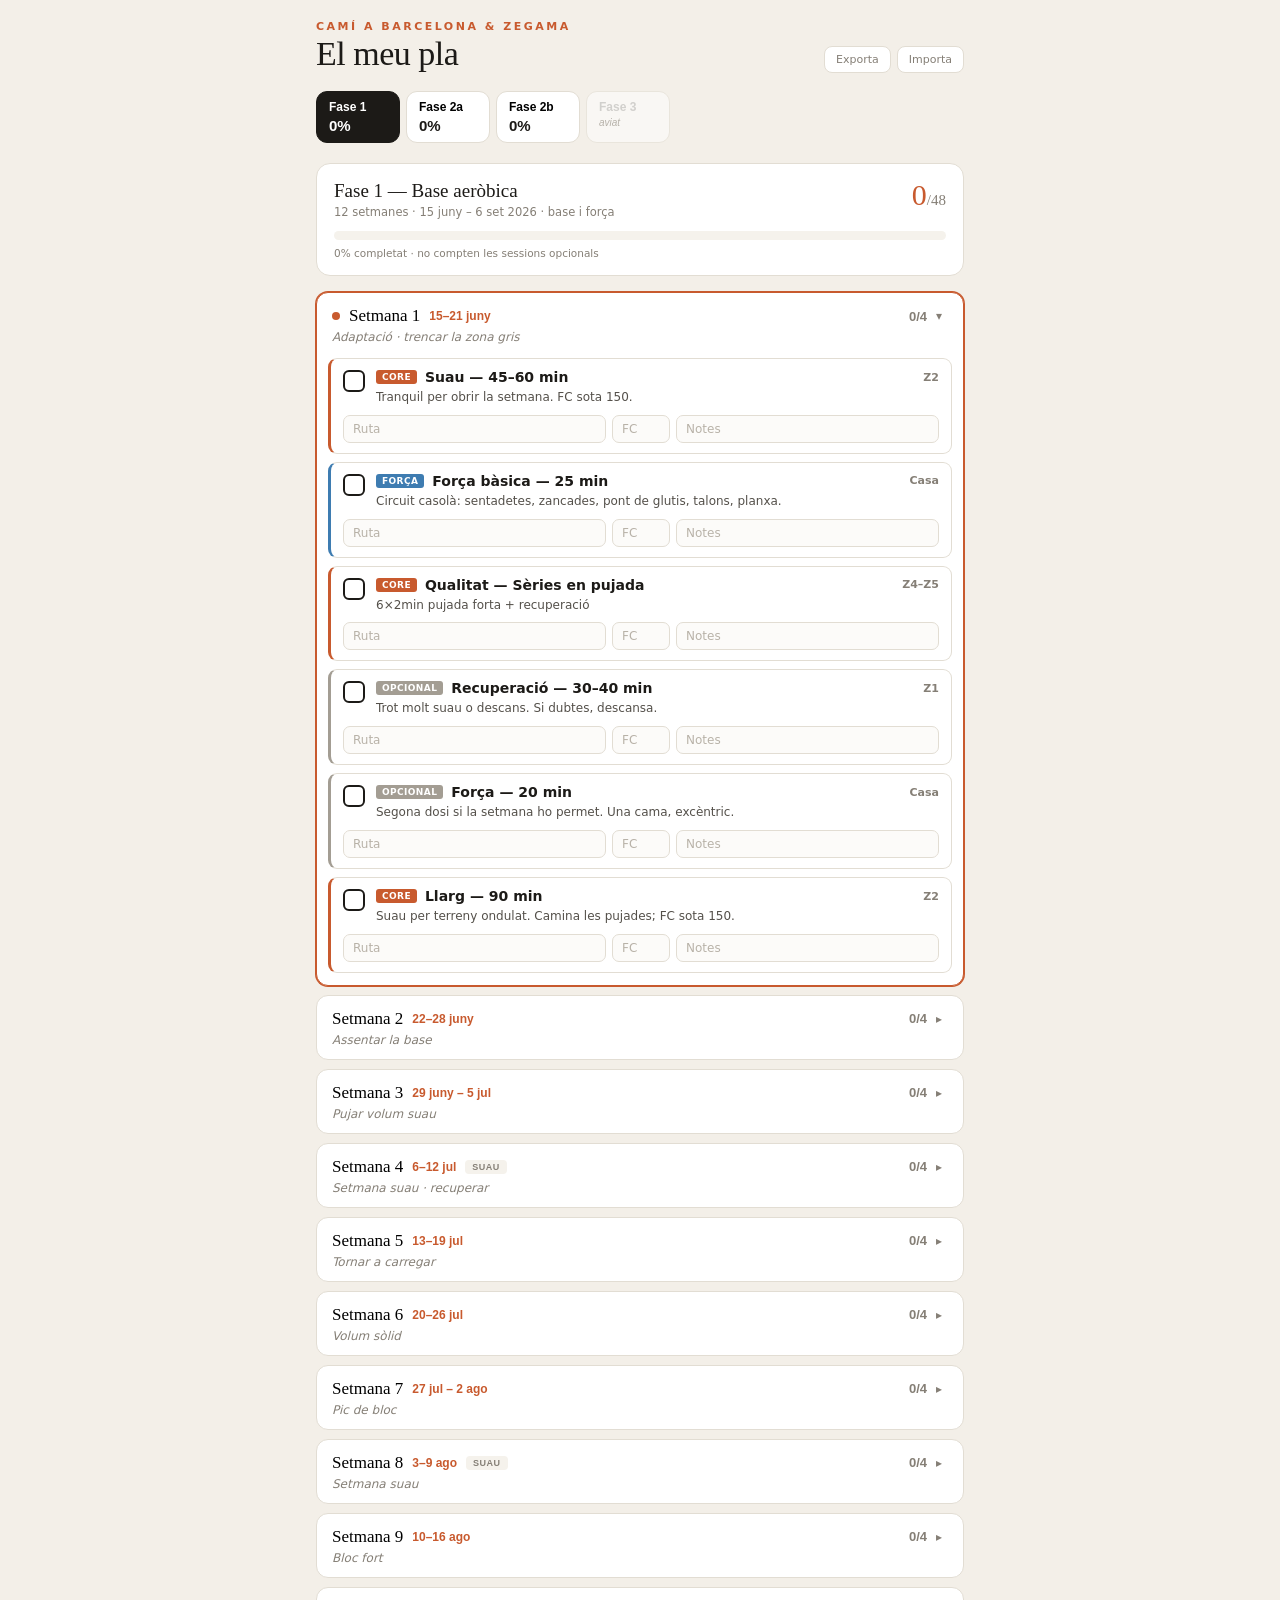
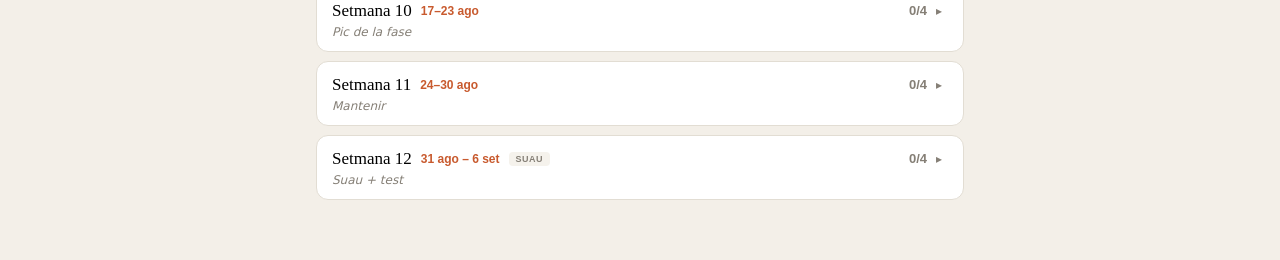
==== track.html @ 5127a2d4 "Create track.html" ====
<!DOCTYPE html>
<html lang="ca">
<head>
    <meta charset="utf-8">
    <meta name="viewport" content="width=device-width, initial-scale=1">
    <title>El meu pla — Jaume Puig Piñol</title>
    <link rel="apple-touch-icon" sizes="180x180" href="apple-touch-icon.png">
    <link rel="icon" type="image/png" sizes="32x32" href="favicon-32x32.png">
    <link rel="icon" type="image/png" sizes="16x16" href="favicon-16x16.png">
</head>
<body>
<div id="root"></div>
<script type="application/json" id="plandata">
{
  "phases": [
    {
      "id": "f1",
      "name": "Fase 1 — Base aeròbica",
      "sub": "12 setmanes · 15 juny – 6 set 2026 · base i força",
      "accent": "#C85A2E",
      "start": "2026-06-15"
    },
    {
      "id": "f2a",
      "name": "Fase 2a — Prep Pota Roja",
      "sub": "6 setmanes · ~oct 2026 · muntanya · 24K / 1.114m",
      "accent": "#2E7D43",
      "start": "2026-09-28"
    },
    {
      "id": "f2b",
      "name": "Fase 2b — Bloc Marató Barcelona",
      "sub": "17 setmanes · nov 2026 – 14 març 2027 · objectiu 3:30",
      "accent": "#2E7D43",
      "start": "2026-11-16"
    },
    {
      "id": "f3",
      "name": "Fase 3 — Conversió Zegama",
      "sub": "per definir · després de Barcelona",
      "accent": "#7A4FA3",
      "start": null,
      "placeholder": true
    }
  ]
}
</script>
<script>
// ===== PLA: dades de setmanes (generades des dels PDFs) =====
// kinds: core / mp / str / opt
const WEEKS = {
 f1: buildF1(),
 f2a: buildF2a(),
 f2b: buildF2b(),
 f3: []
};

function S(kind,title,hr,note){return {kind,title,hr,note};}

function buildF1(){
  const focus=["Adaptació · trencar la zona gris","Assentar la base","Pujar volum suau","Setmana suau · recuperar",
   "Tornar a carregar","Volum sòlid","Pic de bloc","Setmana suau","Bloc fort","Pic de la fase","Mantenir","Suau + test"];
  const dates=["15–21 juny","22–28 juny","29 juny – 5 jul","6–12 jul","13–19 jul","20–26 jul",
   "27 jul – 2 ago","3–9 ago","10–16 ago","17–23 ago","24–30 ago","31 ago – 6 set"];
  const longmin=[90,105,115,90,120,135,145,110,150,165,150,120];
  const cut=[0,0,0,1,0,0,0,1,0,0,0,1];
  const q=[["Sèries en pujada","Z4–Z5","6×2min pujada forta + recuperació"],
   ["Tempo en pujada","Z4","20min pujada sostinguda al llindar"],
   ["Sèries curtes","Z5","8×90s en pujada, recuperació completa"],
   ["Tempo en blocs","Z4","2×10min al llindar (suau)"],
   ["Sèries en pujada","Z4–Z5","7×2min pujada forta"],
   ["Tempo en pujada","Z4","24min al llindar"],
   ["Sèries curtes","Z5","9×90s en pujada"],
   ["Tempo en blocs","Z4","2×12min al llindar (suau)"],
   ["Sèries en pujada","Z4–Z5","8×2min pujada forta"],
   ["Tempo en pujada","Z4","28min al llindar"],
   ["Sèries curtes","Z5","10×90s en pujada"],
   ["Tempo en blocs","Z4","2×12min (pre-test)"]];
  const easy=["45–60","45–60","50–60","40–50","50–65","55–65","55–70","45–55","60–70","60–75","60–70","45–55"];
  return Array.from({length:12},(_,i)=>({
   focus:focus[i],dates:dates[i],badge:cut[i]?"SUAU":null,
   sessions:[
    S("core",`Suau — ${easy[i]} min`,"Z2","Tranquil per obrir la setmana. FC sota 150."),
    S("str","Força bàsica — 25 min","Casa","Circuit casolà: sentadetes, zancades, pont de glutis, talons, planxa."),
    S("core",`Qualitat — ${q[i][0]}`,q[i][1],q[i][2]),
    S("opt","Recuperació — 30–40 min","Z1","Trot molt suau o descans. Si dubtes, descansa."),
    S("opt","Força — 20 min","Casa","Segona dosi si la setmana ho permet. Una cama, excèntric."),
    S("core",`Llarg — ${longmin[i]} min`,"Z2","Suau per terreny ondulat. Camina les pujades; FC sota 150.")
   ]}));
}

function buildF2a(){
  const focus=["Arrencada · cames de muntanya","Pujar desnivell","Pic de càrrega · simular cursa","Última càrrega forta","Afinament","Setmana de cursa"];
  const dates=["28 set – 4 oct","5–11 oct","12–18 oct","19–25 oct","26 oct – 1 nov","2–8 nov"];
  const longmin=[120,135,150,140,95,60];
  const vert=["~800m","~1000m","~1100m","~1000m","~600m","suau"];
  const q=[["Baixades tècniques","Z3–Z4","6×1,5min baixada controlada"],
   ["Pujada sostinguda","Z4","2×10min pujant al llindar"],
   ["Simulació de cursa","Z3–Z4","3×(5min puja + 3min baixa)"],
   ["Ritme de cursa","Z3","30min a ritme objectiu"],
   ["Activació curta","Z3","4×1min viu, recuperació completa"],
   ["Obertura pre-cursa","Z2–Z3","2×2min ritme cursa"]];
  const easy=["45–60","50–60","50–65","45–55","40","30"];
  const taper=[0,0,0,0,1,1];
  return Array.from({length:6},(_,i)=>({
   focus:focus[i],dates:dates[i],badge:i===5?"CURSA":(taper[i]?"AFINAMENT":null),
   sessions:[
    S("core",`Suau — ${easy[i]} min`,"Z2","Tranquil per terreny ondulat. FC sota 150."),
    S("str","Força bàsica — 25 min","Casa","Èmfasi excèntric: prepara els quàdriceps per les baixades."),
    S("core",`Qualitat — ${q[i][0]}`,q[i][1],q[i][2]),
    S("opt","Recuperació — 30–40 min","Z1","Trot molt suau o descans."),
    S("opt","Força — 20 min","Casa","Segona dosi si tens temps."),
    S("core",`Llarg — ${longmin[i]} min · ${vert[i]}`,"Z2","Muntanya acumulant desnivell. Practica menjar i beure.")
   ]}));
}

function buildF2b(){
  const focus=["Reprendre · muntanya a carretera","Introduir ritme marató","Acumular ritme objectiu","Setmana suau",
   "Bloc fort · allargar","Volum i ritme pugen","Primer llarg gran amb MP","Setmana suau","Tornar a carregar",
   "Llarg clau · 18km a ritme","Pic del bloc · llarg decisiu","Bloc fort · acumular","Tornar a carregar","Últim llarg gran",
   "Inici taper","Taper · cames fresques","Setmana de cursa · 14-M"];
  const dates=["16–22 nov","23–29 nov","30 nov – 6 des","7–13 des","14–20 des","21–27 des","28 des – 3 gen",
   "4–10 gen","11–17 gen","18–24 gen","25–31 gen","1–7 feb","8–14 feb","15–21 feb","22–28 feb","1–7 març","8–14 març"];
  const km=[22,24,26,20,28,30,32,22,30,32,34,30,30,32,26,20,13];
  const mp=[0,6,8,0,10,12,14,0,16,18,18,16,16,16,10,8,6];
  const cut=[0,0,0,1,0,0,0,1,0,0,0,0,0,0,1,1,0];
  const race=[0,0,0,0,0,0,0,0,0,0,0,0,0,0,0,0,1];
  const th=[["Llindar","2×8min al llindar"],["Llindar","3×6min al llindar"],["Sèries 10K","5×1km a ritme 10K"],
   ["Llindar suau","2×6min (suau)"],["Tempo","20min continus"],["Sèries","6×1km a ritme 10K"],
   ["Tempo llarg","2×12min al llindar"],["Llindar suau","2×6min (suau)"],["Tempo","25min continus"],
   ["Sèries MP+","4×2km a ritme marató"],["Tempo","2×15min al llindar"],["Sèries","6×1km a ritme 10K"],
   ["Tempo","2×12min al llindar"],["Sèries","5×1km a ritme 10K"],["Tempo curt","2×8min"],
   ["Activació","4×90s a ritme marató"],["Obertura","3×2min ritme marató (pre-cursa)"]];
  const easy=["50–60","50–65","55–65","45–55","55–70","60–70","60–70","45–55","60–70","60–70","60–70","50–60","55–65","50–60","50–60","40–50","30–40"];
  return Array.from({length:17},(_,i)=>{
   const longSession = race[i]
     ? S("mp","MARATÓ BARCELONA","Cursa","Diumenge 14 març. El gran dia. Objectiu 3:30 (4:59/km).")
     : (mp[i]>0
        ? S("mp",`Llarg amb ritme marató — ${km[i]} km`,"MP 4:59",`${km[i]-mp[i]}km suaus + ${mp[i]}km a 4:59/km. Busca terreny pla.`)
        : S("core",`Llarg suau — ${km[i]} km`,"Z2",cut[i]?"Tots suaus. Setmana suau: recupera.":"Tots suaus. Construeix base."));
   const sessions=[
    S("core",`Suau — ${easy[i]} min`,"Z2","Tranquil. FC sota 150."),
    S("str","Força bàsica — 25 min","Casa","Potència i economia: afegeix pes si pots."),
    S("core",`Qualitat — ${th[i][0]}`,"Z4–Z5",th[i][1]),
    S("opt","Recuperació — 30–40 min","Z1","Trot molt suau o descans."),
    longSession
   ];
   if(!race[i]) sessions.push(S("opt","Força — 20 min","Casa","Segona dosi si tens temps."));
   return {focus:focus[i],dates:dates[i],badge:race[i]?"MARATÓ":(cut[i]?"SUAU":null),sessions};
  });
}

// ===== Estat / persistència =====
const PHASES = JSON.parse(document.getElementById("plandata").textContent).phases;
let STATE = {};      // key sessionId -> {done, ruta, fc, notes}
let openWeek = {};   // phaseId -> week index expanded

function sid(p,w,s){return `${p}:${w}:${s}`;}

const LS_KEY = "training_state_v1";
function loadState(){
  try{
    const raw = localStorage.getItem(LS_KEY);
    if(raw) STATE = JSON.parse(raw);
  }catch(e){ STATE = {}; }
}
let saveTimer=null;
function queueSave(){
  clearTimeout(saveTimer);
  saveTimer=setTimeout(()=>{
    try{ localStorage.setItem(LS_KEY, JSON.stringify(STATE)); flashSaved(); }
    catch(e){ /* navegador sense localStorage o en mode privat */ }
  },400);
}
function getRec(id){ return STATE[id] || {done:false,ruta:"",fc:"",notes:""}; }
function setRec(id,patch){ STATE[id]=Object.assign(getRec(id),patch); queueSave(); }

// ===== Càlculs =====
function phaseProgress(pid){
  const wks=WEEKS[pid]; let total=0,done=0;
  wks.forEach((w,wi)=>w.sessions.forEach((s,si)=>{
    if(s.kind==="opt") return; // només compten les core/mp/str per al %
    total++; if(getRec(sid(pid,wi,si)).done) done++;
  }));
  return {done,total,pct: total?Math.round(100*done/total):0};
}
// quina és la "setmana actual": primera amb alguna sessió no feta; si totes fetes, l'última
function currentWeek(pid){
  const wks=WEEKS[pid];
  for(let wi=0;wi<wks.length;wi++){
    const some = wks[wi].sessions.some((s,si)=>s.kind!=="opt" && !getRec(sid(pid,wi,si)).done);
    if(some) return wi;
  }
  return wks.length-1;
}

// ===== Render =====
let activePhase = "f1";
let saved=false;
function flashSaved(){ const el=document.getElementById("saved"); if(!el)return; el.classList.add("show"); setTimeout(()=>el.classList.remove("show"),1100); }

function kindMeta(k){
  return {
    core:{lbl:"Core",col:"var(--orange)"},
    mp:{lbl:"Ritme marató",col:"var(--green)"},
    str:{lbl:"Força",col:"var(--blue)"},
    opt:{lbl:"Opcional",col:"var(--grey)"}
  }[k];
}

function render(){
  const ph = PHASES.find(p=>p.id===activePhase);
  const wks = WEEKS[activePhase];
  const cur = wks.length? currentWeek(activePhase):0;
  if(openWeek[activePhase]===undefined) openWeek[activePhase]=cur;

  let html = `<div class="wrap">`;
  // header
  html += `<header class="head">
    <div class="kicker">Camí a Barcelona &amp; Zegama</div>
    <div class="headrow"><h1>El meu pla</h1>
      <div class="hbtns">
        <button class="hbtn" id="btn-export" title="Exporta les dades">Exporta</button>
        <button class="hbtn" id="btn-import" title="Importa les dades">Importa</button>
      </div>
    </div>
  </header>`;

  // phase tabs
  html += `<nav class="tabs">`;
  PHASES.forEach(p=>{
    const pr = p.placeholder?null:phaseProgress(p.id);
    const act = p.id===activePhase?"act":"";
    const ph2 = p.placeholder?'<span class="soon">aviat</span>':`<span class="tpct">${pr.pct}%</span>`;
    html += `<button class="tab ${act}" data-phase="${p.id}" ${p.placeholder?'disabled':''}>
       <span class="tname">${p.name.split("—")[0].trim()}</span>${ph2}</button>`;
  });
  html += `</nav>`;

  if(ph.placeholder){
    html += `<div class="empty"><h2>${ph.name}</h2><p>Aquesta fase encara no està definida. La construirem després de la Marató de Barcelona, quan sapiguem com ha anat i quina serà la teva forma de partida cap a Zegama.</p></div>`;
    html += `</div>`;
    document.getElementById("root").innerHTML = html + styles();
    bind(); return;
  }

  // phase progress bar
  const pr = phaseProgress(activePhase);
  html += `<section class="phasebar" style="--accent:${ph.accent}">
    <div class="pbtop"><div><div class="pbname">${ph.name}</div><div class="pbsub">${ph.sub}</div></div>
    <div class="pbnum">${pr.done}<span>/${pr.total}</span></div></div>
    <div class="track"><div class="fill" style="width:${pr.pct}%"></div></div>
    <div class="pbpct">${pr.pct}% completat · no compten les sessions opcionals</div>
  </section>`;

  // weeks
  html += `<section class="weeks">`;
  wks.forEach((w,wi)=>{
    const open = openWeek[activePhase]===wi;
    const isCur = wi===cur;
    const wp = (()=>{let t=0,d=0;w.sessions.forEach((s,si)=>{if(s.kind==="opt")return;t++;if(getRec(sid(activePhase,wi,si)).done)d++;});return {t,d};})();
    const allDone = wp.d===wp.t;
    html += `<div class="week ${open?'open':''} ${isCur?'cur':''}" style="--accent:${ph.accent}">
      <button class="whead" data-week="${wi}">
        <span class="wleft">
          ${isCur?'<span class="curdot"></span>':''}
          <span class="wnum">Setmana ${wi+1}</span>
          <span class="wdates">${w.dates}</span>
          ${w.badge?`<span class="wbadge ${w.badge==='MARATÓ'||w.badge==='CURSA'?'race':''}">${w.badge}</span>`:''}
        </span>
        <span class="wright">
          <span class="wcount ${allDone?'done':''}">${wp.d}/${wp.t}</span>
          <span class="chev">${open?'▾':'▸'}</span>
        </span>
      </button>
      <div class="wfocus">${w.focus}</div>`;
    if(open){
      html += `<div class="sessions">`;
      w.sessions.forEach((s,si)=>{
        const id=sid(activePhase,wi,si);
        const rec=getRec(id);
        const km=kindMeta(s.kind);
        html += `<div class="sess ${rec.done?'sdone':''}" style="--k:${km.col}">
          <div class="srow">
            <button class="check ${rec.done?'on':''}" data-id="${id}" aria-label="Marca fet"></button>
            <div class="sbody">
              <div class="stop"><span class="ktag" style="background:${km.col}">${km.lbl}</span>
                <span class="stitle">${s.title}</span><span class="shr">${s.hr}</span></div>
              <div class="snote">${s.note}</div>
            </div>
          </div>
          <div class="track-in">
            <input class="fin" data-id="${id}" data-f="ruta" placeholder="Ruta" value="${esc(rec.ruta)}">
            <input class="fin fc" data-id="${id}" data-f="fc" placeholder="FC" value="${esc(rec.fc)}">
            <input class="fin" data-id="${id}" data-f="notes" placeholder="Notes" value="${esc(rec.notes)}">
          </div>
        </div>`;
      });
      html += `</div>`;
    }
    html += `</div>`;
  });
  html += `</section>`;

  html += `<div id="saved" class="savetoast">Desat</div>`;
  html += `</div>`;
  document.getElementById("root").innerHTML = html + styles();
  bind();
}

function esc(s){return (s||"").replace(/"/g,"&quot;").replace(/</g,"&lt;");}

function bind(){
  document.querySelectorAll(".tab[data-phase]").forEach(b=>b.onclick=()=>{activePhase=b.dataset.phase;render();});
  document.querySelectorAll(".whead").forEach(b=>b.onclick=()=>{
    const wi=+b.dataset.week; openWeek[activePhase]= openWeek[activePhase]===wi?-1:wi; render();
  });
  document.querySelectorAll(".check").forEach(b=>b.onclick=()=>{
    const id=b.dataset.id; setRec(id,{done:!getRec(id).done}); render();
  });
  document.querySelectorAll(".fin").forEach(inp=>{
    inp.oninput=()=>{ const id=inp.dataset.id; setRec(id,{[inp.dataset.f]:inp.value}); };
  });
  const be=document.getElementById("btn-export");
  if(be) be.onclick=exportData;
  const bi=document.getElementById("btn-import");
  if(bi) bi.onclick=importData;
}

function exportData(){
  const blob=new Blob([JSON.stringify(STATE,null,2)],{type:"application/json"});
  const url=URL.createObjectURL(blob);
  const a=document.createElement("a");
  a.href=url; a.download="entrenament_dades.json"; a.click();
  URL.revokeObjectURL(url);
}
function importData(){
  const inp=document.createElement("input");
  inp.type="file"; inp.accept="application/json";
  inp.onchange=()=>{
    const f=inp.files[0]; if(!f) return;
    const r=new FileReader();
    r.onload=()=>{ try{ STATE=JSON.parse(r.result); queueSave(); render(); }
      catch(e){ alert("No s'ha pogut llegir el fitxer."); } };
    r.readAsText(f);
  };
  inp.click();
}

function styles(){ return `<style>
:root{--bg:#f3efe8;--card:#fff;--ink:#1c1a17;--muted:#857f76;--line:#e2ddd3;
--orange:#C85A2E;--green:#2E7D43;--blue:#3E7CB1;--grey:#a39d93;--grey-soft:#f5f2ec;
--serif:'Georgia',serif;}
*{box-sizing:border-box;margin:0;padding:0;-webkit-tap-highlight-color:transparent;}
#root{background:var(--bg);min-height:100vh;font-family:ui-sans-serif,system-ui,-apple-system,sans-serif;color:var(--ink);}
.wrap{max-width:680px;margin:0 auto;padding:20px 16px 60px;}
.head{margin-bottom:18px;}
.headrow{display:flex;justify-content:space-between;align-items:flex-end;gap:12px;flex-wrap:wrap;}
.hbtns{display:flex;gap:6px;}
.hbtn{font-size:11px;font-family:inherit;background:var(--card);border:1.5px solid var(--line);border-radius:8px;padding:6px 11px;cursor:pointer;color:var(--muted);}
.hbtn:hover{border-color:var(--ink);color:var(--ink);}
.kicker{font-size:11px;letter-spacing:2.5px;text-transform:uppercase;color:var(--orange);font-weight:700;}
.head h1{font-family:var(--serif);font-weight:400;font-size:34px;letter-spacing:-.5px;margin-top:2px;}
.tabs{display:flex;gap:6px;margin-bottom:18px;overflow-x:auto;padding-bottom:2px;}
.tab{flex:0 0 auto;background:var(--card);border:1.5px solid var(--line);border-radius:11px;padding:8px 12px;cursor:pointer;
display:flex;flex-direction:column;gap:3px;min-width:84px;transition:.15s;}
.tab.act{border-color:var(--ink);background:var(--ink);}
.tab.act .tname{color:#fff;} .tab.act .tpct{color:#fff;}
.tab:disabled{opacity:.55;cursor:default;}
.tname{font-size:12px;font-weight:600;white-space:nowrap;}
.tpct{font-size:15px;font-weight:700;color:var(--ink);}
.soon{font-size:10px;color:var(--muted);font-style:italic;}
.phasebar{background:var(--card);border:1px solid var(--line);border-radius:14px;padding:16px 17px;margin-bottom:16px;}
.pbtop{display:flex;justify-content:space-between;align-items:flex-start;gap:12px;margin-bottom:11px;}
.pbname{font-family:var(--serif);font-size:19px;}
.pbsub{font-size:11.5px;color:var(--muted);margin-top:2px;line-height:1.4;}
.pbnum{font-family:var(--serif);font-size:30px;color:var(--accent);line-height:1;white-space:nowrap;}
.pbnum span{font-size:15px;color:var(--muted);}
.track{height:9px;background:var(--grey-soft);border-radius:6px;overflow:hidden;}
.fill{height:100%;background:var(--accent);border-radius:6px;transition:width .35s ease;}
.pbpct{font-size:10.5px;color:var(--muted);margin-top:7px;}
.weeks{display:flex;flex-direction:column;gap:9px;}
.week{background:var(--card);border:1px solid var(--line);border-radius:12px;overflow:hidden;}
.week.cur{border-color:var(--accent);box-shadow:0 0 0 1px var(--accent);}
.whead{width:100%;background:none;border:none;cursor:pointer;display:flex;justify-content:space-between;align-items:center;
padding:13px 15px 4px;gap:10px;text-align:left;}
.wleft{display:flex;align-items:center;gap:9px;flex-wrap:wrap;}
.curdot{width:8px;height:8px;border-radius:50%;background:var(--accent);flex:0 0 auto;}
.wnum{font-family:var(--serif);font-size:17px;}
.wdates{font-size:12px;color:var(--accent);font-weight:600;}
.wbadge{font-size:9px;font-weight:700;letter-spacing:.5px;background:var(--grey-soft);color:var(--muted);padding:2px 7px;border-radius:4px;}
.wbadge.race{background:var(--green);color:#fff;}
.wright{display:flex;align-items:center;gap:9px;flex:0 0 auto;}
.wcount{font-size:13px;font-weight:600;color:var(--muted);font-variant-numeric:tabular-nums;}
.wcount.done{color:var(--green);}
.chev{font-size:12px;color:var(--muted);width:12px;}
.wfocus{font-size:12px;color:var(--muted);font-style:italic;padding:0 15px 12px;}
.sessions{padding:2px 11px 12px;display:flex;flex-direction:column;gap:8px;}
.sess{border:1px solid var(--line);border-left:3px solid var(--k);border-radius:9px;padding:10px 12px;transition:.15s;}
.sess.sdone{background:#fbfaf8;opacity:.72;}
.srow{display:flex;gap:11px;align-items:flex-start;}
.check{flex:0 0 auto;width:22px;height:22px;border:2px solid var(--ink);border-radius:6px;background:#fff;cursor:pointer;margin-top:1px;position:relative;}
.check.on{background:var(--green);border-color:var(--green);}
.check.on::after{content:"✓";color:#fff;font-size:14px;font-weight:700;position:absolute;top:50%;left:50%;transform:translate(-50%,-52%);}
.sbody{flex:1;min-width:0;}
.stop{display:flex;align-items:center;gap:8px;flex-wrap:wrap;}
.ktag{font-size:9px;font-weight:700;letter-spacing:.4px;text-transform:uppercase;color:#fff;padding:2px 6px;border-radius:3px;}
.stitle{font-size:14px;font-weight:600;}
.shr{font-size:11px;color:var(--muted);margin-left:auto;font-weight:600;}
.snote{font-size:12px;color:#54504a;line-height:1.4;margin-top:4px;}
.sess.sdone .stitle{text-decoration:line-through;text-decoration-color:var(--muted);}
.track-in{display:flex;gap:6px;margin-top:9px;}
.fin{flex:1;min-width:0;border:1px solid var(--line);border-radius:7px;padding:6px 9px;font-size:12px;font-family:inherit;background:#fcfbf9;color:var(--ink);}
.fin.fc{flex:0 0 58px;}
.fin:focus{outline:none;border-color:var(--accent);background:#fff;}
.fin::placeholder{color:#b8b2a8;}
.empty{background:var(--card);border:1px dashed var(--line);border-radius:14px;padding:30px 22px;text-align:center;}
.empty h2{font-family:var(--serif);font-weight:400;font-size:22px;margin-bottom:8px;}
.empty p{font-size:13px;color:var(--muted);line-height:1.55;max-width:420px;margin:0 auto;}
.savetoast{position:fixed;bottom:18px;left:50%;transform:translateX(-50%) translateY(20px);background:var(--ink);color:#fff;
font-size:12px;padding:7px 16px;border-radius:20px;opacity:0;transition:.25s;pointer-events:none;}
.savetoast.show{opacity:1;transform:translateX(-50%) translateY(0);}
@media(max-width:480px){.head h1{font-size:28px;}.pbname{font-size:17px;}}
</style>`; }

// ===== init =====
(function(){
  loadState();
  render();
})();
</script>
</body>
</html>
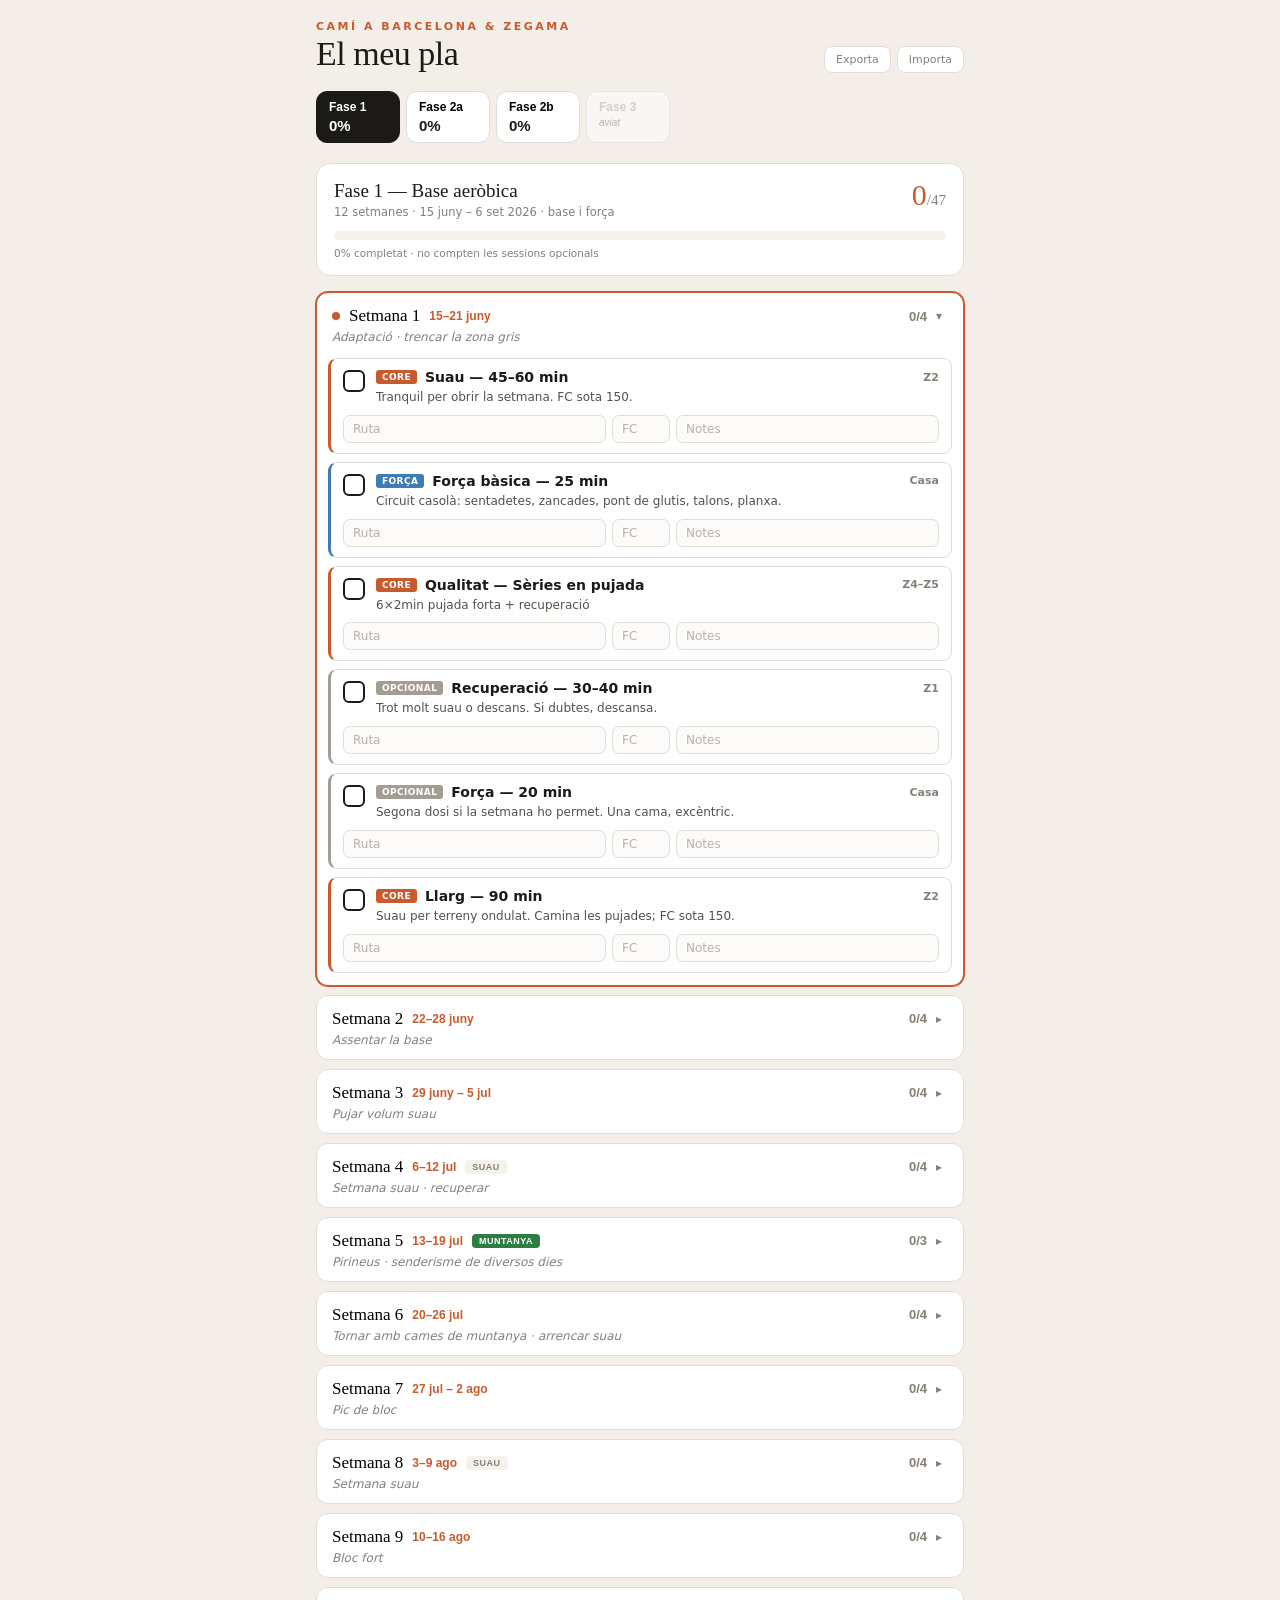
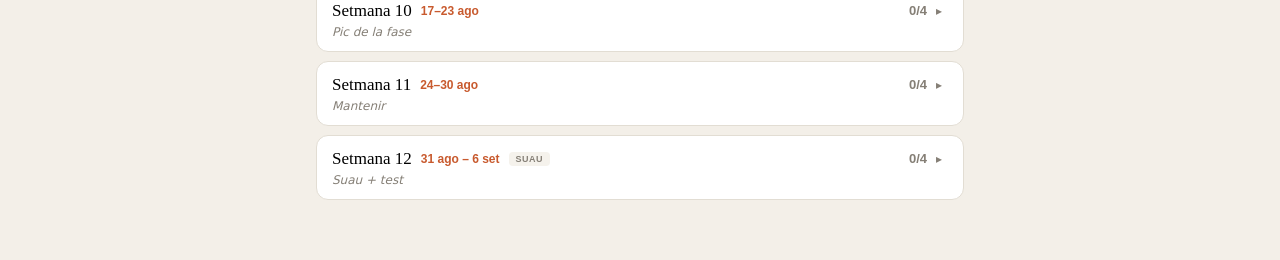
==== commit a7a1509d: "Update track.html" ====
--- a/track.html
+++ b/track.html
@@ -55,11 +55,11 @@
  f3: []
 };
 
-function S(kind,title,hr,note){return {kind,title,hr,note};}
+function S(kind,title,hr,note,label){return {kind,title,hr,note,label};}
 
 function buildF1(){
   const focus=["Adaptació · trencar la zona gris","Assentar la base","Pujar volum suau","Setmana suau · recuperar",
-   "Tornar a carregar","Volum sòlid","Pic de bloc","Setmana suau","Bloc fort","Pic de la fase","Mantenir","Suau + test"];
+   "Pirineus · senderisme de diversos dies","Tornar amb cames de muntanya · arrencar suau","Pic de bloc","Setmana suau","Bloc fort","Pic de la fase","Mantenir","Suau + test"];
   const dates=["15–21 juny","22–28 juny","29 juny – 5 jul","6–12 jul","13–19 jul","20–26 jul",
    "27 jul – 2 ago","3–9 ago","10–16 ago","17–23 ago","24–30 ago","31 ago – 6 set"];
   const longmin=[90,105,115,90,120,135,145,110,150,165,150,120];
@@ -77,16 +77,41 @@
    ["Sèries curtes","Z5","10×90s en pujada"],
    ["Tempo en blocs","Z4","2×12min (pre-test)"]];
   const easy=["45–60","45–60","50–60","40–50","50–65","55–65","55–70","45–55","60–70","60–75","60–70","45–55"];
-  return Array.from({length:12},(_,i)=>({
-   focus:focus[i],dates:dates[i],badge:cut[i]?"SUAU":null,
-   sessions:[
-    S("core",`Suau — ${easy[i]} min`,"Z2","Tranquil per obrir la setmana. FC sota 150."),
-    S("str","Força bàsica — 25 min","Casa","Circuit casolà: sentadetes, zancades, pont de glutis, talons, planxa."),
-    S("core",`Qualitat — ${q[i][0]}`,q[i][1],q[i][2]),
-    S("opt","Recuperació — 30–40 min","Z1","Trot molt suau o descans. Si dubtes, descansa."),
-    S("opt","Força — 20 min","Casa","Segona dosi si la setmana ho permet. Una cama, excèntric."),
-    S("core",`Llarg — ${longmin[i]} min`,"Z2","Suau per terreny ondulat. Camina les pujades; FC sota 150.")
-   ]}));
+  return Array.from({length:12},(_,i)=>{
+   // Setmana 5 (index 4): Pyrenees special week — 2 short sessions + the hike as the long run
+   if(i===4){
+    return {
+     focus:focus[i],dates:dates[i],badge:"MUNTANYA",
+     sessions:[
+      S("core",`Qualitat — ${q[i][0]}`,q[i][1],"Dilluns o dimarts. " + q[i][2] + ". Avança-la abans dels Pirineus."),
+      S("str","Força bàsica — 25 min","Casa","Dimecres. Només si et trobes fresc; res que et deixi adolorit per als Pirineus."),
+      S("mp","Senderisme · dij–diu (16–19 jul)","Pirineus","Els dies de muntanya són el llarg d'aquesta setmana, amb escreix: hores en peu i desnivell en Z2. Or per a Zegama. Registra les rutes al Strava.","El llarg")
+     ]};
+   }
+   // Setmana 6 (index 5): adjusted long run wording for post-Pyrenees legs
+   if(i===5){
+    return {
+     focus:focus[i],dates:dates[i],badge:null,
+     sessions:[
+      S("core",`Suau — ${easy[i]} min`,"Z2","Tranquil per obrir la setmana. FC sota 150."),
+      S("str","Força bàsica — 25 min","Casa","Circuit casolà: sentadetes, zancades, pont de glutis, talons, planxa."),
+      S("core",`Qualitat — ${q[i][0]}`,q[i][1],q[i][2]),
+      S("opt","Recuperació — 30–40 min","Z1","Trot molt suau o descans. Si dubtes, descansa."),
+      S("opt","Força — 20 min","Casa","Segona dosi si la setmana ho permet. Una cama, excèntric."),
+      S("core",`Llarg — ${longmin[i]} min`,"Z2","Tornes dels Pirineus amb cames cansades. Si encara estan pesades, escurça cap a 110–120 min sense remordiments. FC sota 150.")
+     ]};
+   }
+   return {
+    focus:focus[i],dates:dates[i],badge:cut[i]?"SUAU":null,
+    sessions:[
+     S("core",`Suau — ${easy[i]} min`,"Z2","Tranquil per obrir la setmana. FC sota 150."),
+     S("str","Força bàsica — 25 min","Casa","Circuit casolà: sentadetes, zancades, pont de glutis, talons, planxa."),
+     S("core",`Qualitat — ${q[i][0]}`,q[i][1],q[i][2]),
+     S("opt","Recuperació — 30–40 min","Z1","Trot molt suau o descans. Si dubtes, descansa."),
+     S("opt","Força — 20 min","Casa","Segona dosi si la setmana ho permet. Una cama, excèntric."),
+     S("core",`Llarg — ${longmin[i]} min`,"Z2","Suau per terreny ondulat. Camina les pujades; FC sota 150.")
+    ]};
+  });
 }
 
 function buildF2a(){
@@ -115,7 +140,7 @@
 }
 
 function buildF2b(){
-  const focus=["Reprendre · muntanya a carretera","Introduir ritme marató","Acumular ritme objectiu","Setmana suau",
+  const focus=["Reprendre · opció Mitja de Milano (22-N)","Introduir ritme marató","Acumular ritme objectiu","Setmana suau",
    "Bloc fort · allargar","Volum i ritme pugen","Primer llarg gran amb MP","Setmana suau","Tornar a carregar",
    "Llarg clau · 18km a ritme","Pic del bloc · llarg decisiu","Bloc fort · acumular","Tornar a carregar","Últim llarg gran",
    "Inici taper","Taper · cames fresques","Setmana de cursa · 14-M"];
@@ -135,9 +160,11 @@
   return Array.from({length:17},(_,i)=>{
    const longSession = race[i]
      ? S("mp","MARATÓ BARCELONA","Cursa","Diumenge 14 març. El gran dia. Objectiu 3:30 (4:59/km).")
-     : (mp[i]>0
-        ? S("mp",`Llarg amb ritme marató — ${km[i]} km`,"MP 4:59",`${km[i]-mp[i]}km suaus + ${mp[i]}km a 4:59/km. Busca terreny pla.`)
-        : S("core",`Llarg suau — ${km[i]} km`,"Z2",cut[i]?"Tots suaus. Setmana suau: recupera.":"Tots suaus. Construeix base."));
+     : (i===0
+        ? S("core",`Llarg suau — ${km[i]} km (o Mitja de Milano)`,"Z2","22 km tots suaus (Z2) per reprendre després de Pota Roja. Si corres Milano (22-N), la cursa fa de llarg i et saltes aquesta sortida. FC sota 150.")
+        : (mp[i]>0
+           ? S("mp",`Llarg amb ritme marató — ${km[i]} km`,"MP 4:59",`${km[i]-mp[i]}km suaus + ${mp[i]}km a 4:59/km. Busca terreny pla.`)
+           : S("core",`Llarg suau — ${km[i]} km`,"Z2",cut[i]?"Tots suaus. Setmana suau: recupera.":"Tots suaus. Construeix base.")));
    const sessions=[
     S("core",`Suau — ${easy[i]} min`,"Z2","Tranquil. FC sota 150."),
     S("str","Força bàsica — 25 min","Casa","Potència i economia: afegeix pes si pots."),
@@ -266,7 +293,7 @@
           ${isCur?'<span class="curdot"></span>':''}
           <span class="wnum">Setmana ${wi+1}</span>
           <span class="wdates">${w.dates}</span>
-          ${w.badge?`<span class="wbadge ${w.badge==='MARATÓ'||w.badge==='CURSA'?'race':''}">${w.badge}</span>`:''}
+          ${w.badge?`<span class="wbadge ${['MARATÓ','CURSA','MUNTANYA'].includes(w.badge)?'race':''}">${w.badge}</span>`:''}
         </span>
         <span class="wright">
           <span class="wcount ${allDone?'done':''}">${wp.d}/${wp.t}</span>
@@ -284,7 +311,7 @@
           <div class="srow">
             <button class="check ${rec.done?'on':''}" data-id="${id}" aria-label="Marca fet"></button>
             <div class="sbody">
-              <div class="stop"><span class="ktag" style="background:${km.col}">${km.lbl}</span>
+              <div class="stop"><span class="ktag" style="background:${km.col}">${s.label||km.lbl}</span>
                 <span class="stitle">${s.title}</span><span class="shr">${s.hr}</span></div>
               <div class="snote">${s.note}</div>
             </div>
